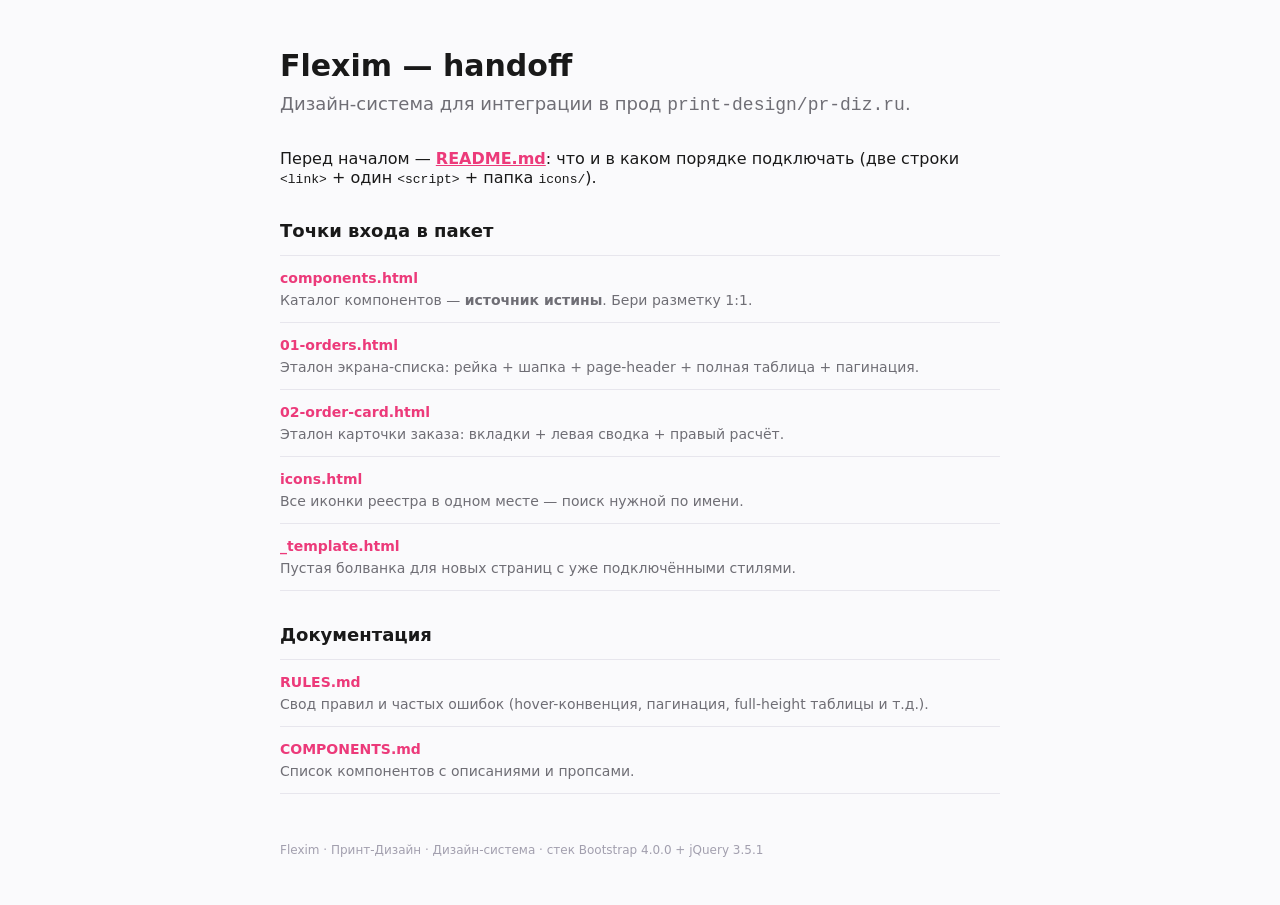
==== index.html @ e65f0d4c "flexim-handoff Добавление index.html" ====
<!DOCTYPE html>
<html lang="ru">
<head>
  <meta charset="utf-8">
  <meta name="viewport" content="width=device-width, initial-scale=1">
  <title>Flexim — handoff</title>
  <link rel="stylesheet" href="./tokens.css">
  <style>
    :root { font-family: var(--font-family); color: var(--text-primary); }
    body { margin: 0; padding: 48px 32px; background: var(--background-bg); }
    .wrap { max-width: 720px; margin: 0 auto; }
    h1 { font: 700 30px/36px var(--font-family); margin: 0 0 8px; }
    .lead { font: 400 18px/24px var(--font-family); color: var(--text-secondary); margin: 0 0 32px; }
    h2 { font: 700 18px/24px var(--font-family); margin: 32px 0 12px; }
    ul.entries { list-style: none; padding: 0; margin: 0; }
    ul.entries li { padding: 12px 0; border-top: 1px solid var(--other-lines); }
    ul.entries li:last-child { border-bottom: 1px solid var(--other-lines); }
    ul.entries a { font: 600 14px/20px var(--font-family); color: var(--primary-main); text-decoration: none; }
    ul.entries a:hover { color: var(--primary-light); }
    ul.entries .desc { display: block; font: 400 14px/20px var(--font-family); color: var(--text-secondary); margin-top: 2px; }
    footer { margin-top: 48px; font: 400 12px/16px var(--font-family); color: var(--text-tertiary); }
  </style>
</head>
<body>
  <div class="wrap">
    <h1>Flexim — handoff</h1>
    <p class="lead">Дизайн-система для интеграции в прод <code>print-design/pr-diz.ru</code>.</p>

    <p>Перед началом — <a href="./README.md" style="color: var(--primary-main);"><strong>README.md</strong></a>: что и в каком порядке подключать (две строки <code>&lt;link&gt;</code> + один <code>&lt;script&gt;</code> + папка <code>icons/</code>).</p>

    <h2>Точки входа в пакет</h2>
    <ul class="entries">
      <li>
        <a href="./components.html">components.html</a>
        <span class="desc">Каталог компонентов — <strong>источник истины</strong>. Бери разметку 1:1.</span>
      </li>
      <li>
        <a href="./01-orders.html">01-orders.html</a>
        <span class="desc">Эталон экрана-списка: рейка + шапка + page-header + полная таблица + пагинация.</span>
      </li>
      <li>
        <a href="./02-order-card.html">02-order-card.html</a>
        <span class="desc">Эталон карточки заказа: вкладки + левая сводка + правый расчёт.</span>
      </li>
      <li>
        <a href="./icons.html">icons.html</a>
        <span class="desc">Все иконки реестра в одном месте — поиск нужной по имени.</span>
      </li>
      <li>
        <a href="./_template.html">_template.html</a>
        <span class="desc">Пустая болванка для новых страниц с уже подключёнными стилями.</span>
      </li>
    </ul>

    <h2>Документация</h2>
    <ul class="entries">
      <li>
        <a href="./RULES.md">RULES.md</a>
        <span class="desc">Свод правил и частых ошибок (hover-конвенция, пагинация, full-height таблицы и т.д.).</span>
      </li>
      <li>
        <a href="./COMPONENTS.md">COMPONENTS.md</a>
        <span class="desc">Список компонентов с описаниями и пропсами.</span>
      </li>
    </ul>

    <footer>Flexim · Принт-Дизайн · Дизайн-система · стек Bootstrap 4.0.0 + jQuery 3.5.1</footer>
  </div>
</body>
</html>
---- tokens.css ----
/*
 * Flexim Design System — CSS-переменные.
 * Источник: tokens.json (экспорт из Figma).
 * Использовать для inline HTML-превью без Tailwind.
 * Naming: `text/secondary` → `--text-secondary`, `primary/shades/50` → `--primary-50`.
 */

:root {
  /* Text */
  --text-primary: #191919;
  --text-secondary: #6F6E75;
  --text-tertiary: #A29FAE;
  --text-disabled: #AAA7B8;
  --text-contrast: #FFFFFF;

  /* Primary (brand) */
  --primary-main: #EC3A7A;
  --primary-light: #FF0E65;
  --primary-dark: #D32564;
  --primary-contrast: #FFFFFF;
  --primary-50: #FBEDF2;

  /* Success */
  --success-main: #55BC04;
  --success-contrast: #FFFFFF;
  --success-5: #55BC040D;
  --success-20: #55BC0433;

  /* Warning */
  --warning-main: #F69A2E;
  --warning-contrast: #FFFFFF;
  --warning-5: #F69A2E0D;
  --warning-20: #F69A2E33;

  /* Error */
  --error-main: #FF2842;
  --error-light: #FF5A6D;
  --error-dark: #E2223B;
  --error-contrast: #FFFFFF;
  --error-5:    #FF28420D;
  --error-20:   #FF284233;
  --error-50:   #FFF0EE;
  --error-100:  #FFBEC3;
  --error-200:  #FF8C98;
  --error-300:  #FF5A6D;
  --error-400:  #FF2842;
  --error-500:  #E2223B;
  --error-600:  #C51D35;
  --error-700:  #A8172E;
  --error-800:  #8B1128;
  --error-900:  #6E0B21;
  --error-1000: #51061B;
  --error-1100: #340014;

  /* Info */
  --info-main: #5C39E5;
  --info-contrast: #FFFFFF;
  --info-5: #5C39E50D;
  --info-20: #5C39E533;

  /* Neutral */
  --neutral-main: #6F6E75;
  --neutral-contrast: #FFFFFF;
  --neutral-5: #6F6E750D;
  --neutral-20: #6F6E7533;

  /* Surface */
  --surface-white: #FFFFFF;
  --surface-disabled: #E7E6ED;
  --surface-controls: #BDB9CC;

  /* Background */
  --background-paper: #FFFFFF;
  --background-bg: #FAFAFC;

  /* Other */
  --other-lines: #E7E6ED;
  --other-table-hover: #F0F1FA;

  /* Core */
  --core-white: #FFFFFF;
  --core-black: #000000;

  /* Infographic — main + 5 + 20 */
  --infographic-black: #0B0625;       --infographic-black-5: #0B06250D;       --infographic-black-20: #0B062533;
  --infographic-blue: #0F78D9;        --infographic-blue-5: #0F78D90D;        --infographic-blue-20: #0F78D933;
  --infographic-purple: #3847D1;      --infographic-purple-5: #3847D10D;      --infographic-purple-20: #3847D133;
  --infographic-violet: #AD29DB;      --infographic-violet-5: #AD29DB0D;      --infographic-violet-20: #AD29DB33;
  --infographic-pink: #DB2992;        --infographic-pink-5: #DB29920D;        --infographic-pink-20: #DB299233;
  --infographic-orange: #FF7168;      --infographic-orange-5: #FF71680D;      --infographic-orange-20: #FF716833;
  --infographic-yellow: #FFA600;      --infographic-yellow-5: #FFA6000D;      --infographic-yellow-20: #FFA60033;
  --infographic-terracot: #D35E0A;    --infographic-terracot-5: #D35E0A0D;    --infographic-terracot-20: #D35E0A33;
  --infographic-brick: #940A2B;       --infographic-brick-5: #940A2B0D;       --infographic-brick-20: #940A2B33;
  --infographic-shrek: #78AA0D;       --infographic-shrek-5: #78AA0D0D;       --infographic-shrek-20: #78AA0D33;
  --infographic-green: #0A9D4E;       --infographic-green-5: #0A9D4E0D;       --infographic-green-20: #0A9D4E33;

  /* Sizes / spacing */
  --size-xxs: 4px;
  --size-xs:  8px;
  --size-s:   12px;
  --size-m:   16px;
  --size-l:   20px;
  --size-xl:  24px;
  --size-xxl: 32px;
  --size-xxxl: 40px;

  /* Typography */
  --font-family: "SF Pro Text", -apple-system, BlinkMacSystemFont, "Segoe UI", system-ui, sans-serif;
  --font-size-h1: 30px;
  --line-height-h1: 36px;
  --font-size-h2: 24px;
  --line-height-h2: 28px;
  --font-size-h3: 18px;
  --line-height-h3: 24px;
  --font-size-h4: 14px;
  --line-height-h4: 20px;
  --font-size-body: 14px;
  --font-size-btn: 14px;
  --font-size-menu: 14px;
  --font-size-tbl: 14px;
  --font-size-label: 11px;
  --line-height-label: 12px;
  --font-size-label-b: 12px;
  --line-height-label-b: 14px;
  --font-size-note: 9px;
  --line-height-note: 8px;

  /* Effects */
  --shadow-s:        0 1px 8px 0 rgba(141, 134, 173, 0.2);
  --shadow-m:        0 2px 16px 0 rgba(141, 134, 173, 0.2);
  --shadow-l:        0 2px 32px 0 rgba(119, 127, 142, 0.2);
  --shadow-brand-s:  0 1px 8px 0 rgba(236, 58, 122, 0.2);
  --shadow-brand-m:  0 2px 16px 0 rgba(236, 58, 122, 0.2);
}

/* Удобные базовые классы для текста — повторяют Figma typography styles */
.t-h1      { font: 700 30px/36px var(--font-family); }
.t-h1-r    { font: 400 30px/36px var(--font-family); }
.t-h2      { font: 700 24px/28px var(--font-family); }
.t-h2-r    { font: 500 24px/28px var(--font-family); }
.t-h3      { font: 700 18px/24px var(--font-family); }
.t-h3-r    { font: 400 18px/24px var(--font-family); }
.t-h4      { font: 600 14px/20px var(--font-family); }
.t-body    { font: 400 14px/20px var(--font-family); }
.t-btn     { font: 700 14px/20px var(--font-family); }
.t-menu    { font: 600 14px/16px var(--font-family); }
.t-tbl     { font: 400 14px/16px var(--font-family); }
.t-label   { font: 400 11px/12px var(--font-family); }
.t-label-b { font: 700 12px/14px var(--font-family); letter-spacing: 0.04em; text-transform: uppercase; }
.t-note    { font: 500 9px/8px  var(--font-family); }
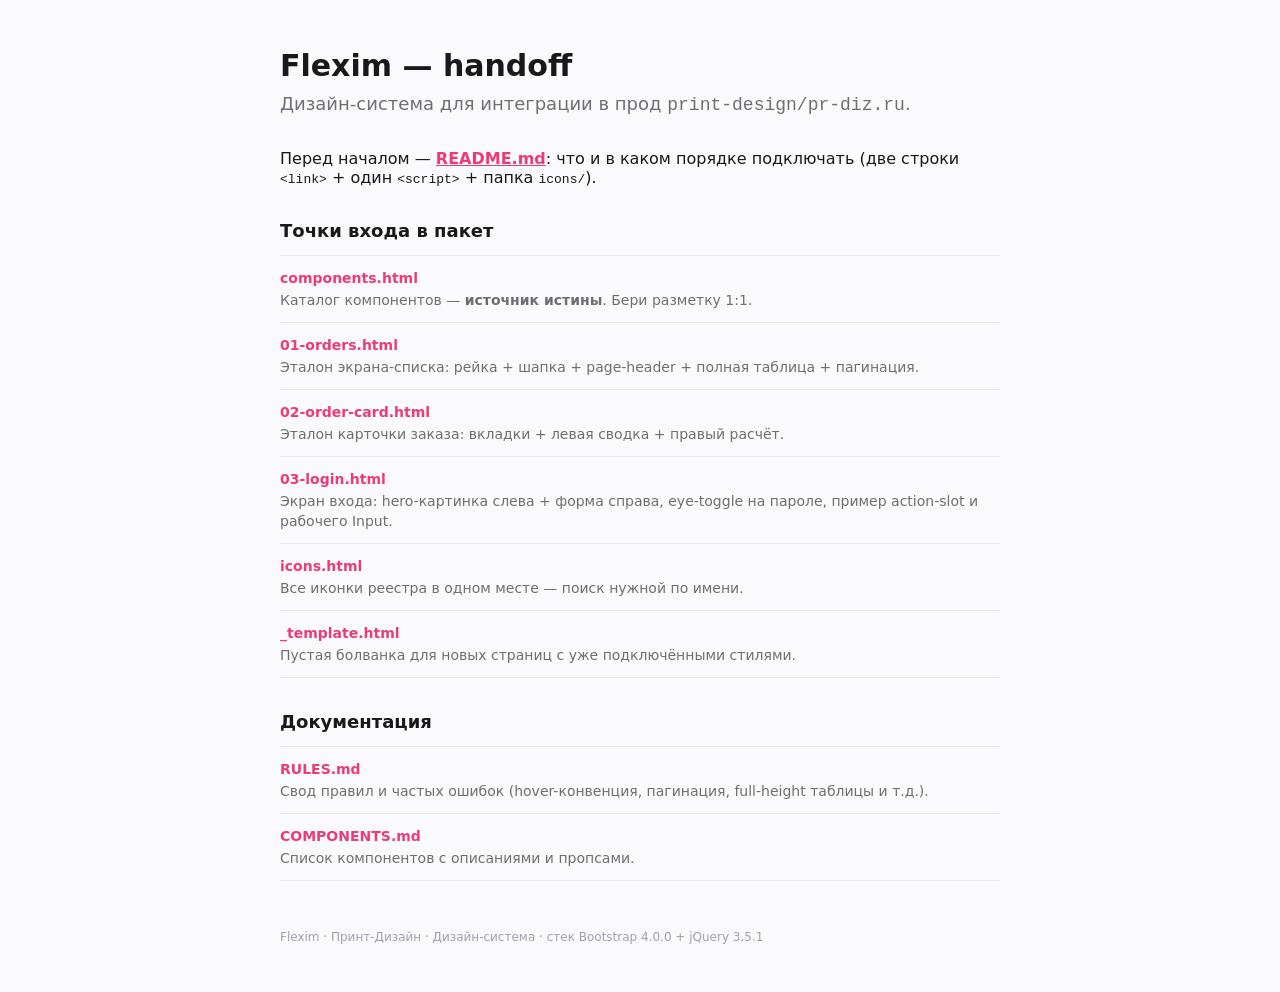
==== commit fd2b5b56: "Sync DS from flexim-app/flexim: index — 03-login; components — без Templates Co-authored-by: Cursor " ====
--- a/index.html
+++ b/index.html
@@ -4,6 +4,7 @@
   <meta charset="utf-8">
   <meta name="viewport" content="width=device-width, initial-scale=1">
   <title>Flexim — handoff</title>
+  <link rel="icon" type="image/svg+xml" href="./favicon.svg">
   <link rel="stylesheet" href="./tokens.css">
   <style>
     :root { font-family: var(--font-family); color: var(--text-primary); }
@@ -43,6 +44,10 @@
         <span class="desc">Эталон карточки заказа: вкладки + левая сводка + правый расчёт.</span>
       </li>
       <li>
+        <a href="./03-login.html">03-login.html</a>
+        <span class="desc">Экран входа: hero-картинка слева + форма справа, eye-toggle на пароле, пример action-slot и рабочего Input.</span>
+      </li>
+      <li>
         <a href="./icons.html">icons.html</a>
         <span class="desc">Все иконки реестра в одном месте — поиск нужной по имени.</span>
       </li>
--- a/tokens.css
+++ b/tokens.css
@@ -72,6 +72,7 @@
   /* Background */
   --background-paper: #FFFFFF;
   --background-bg: #FAFAFC;
+  --background-dark: #6F6E75;
 
   /* Other */
   --other-lines: #E7E6ED;
